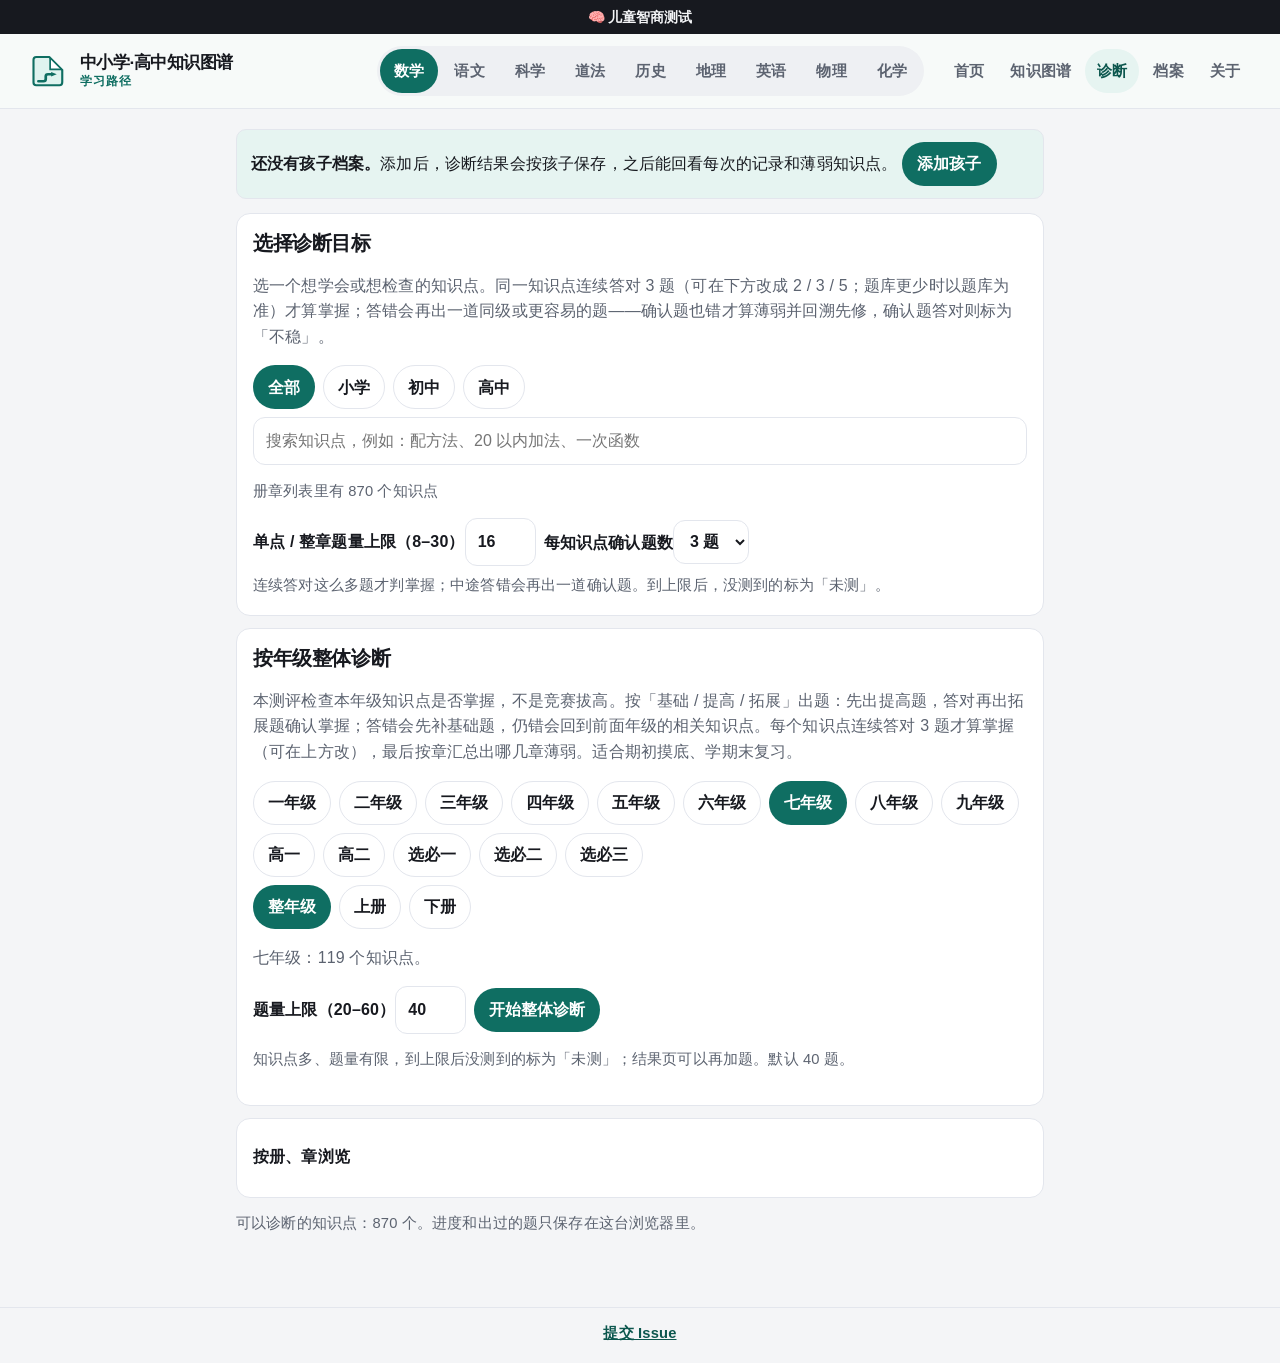
==== diagnose/index.html @ 95f7bedf "feat: 中小学知识图谱静态站" ====
<!DOCTYPE html>
<html lang="zh-CN">
<head>
<meta charset="utf-8">
<meta name="viewport" content="width=device-width, initial-scale=1">
<title>诊断 · 中小学·高中知识图谱</title>
<link rel="icon" href="data:image/svg+xml,%3Csvg%20xmlns%3D%22http%3A%2F%2Fwww.w3.org%2F2000%2Fsvg%22%20viewBox%3D%220%200%2032%2032%22%3E%3Cpath%20fill%3D%22%23dff3ef%22%20stroke%3D%22%230f6e62%22%20stroke-width%3D%221.7%22%20stroke-linejoin%3D%22round%22%20d%3D%22M6.6%204.8H17L27.4%2015.2V25Q27.4%2027.4%2025.2%2027.4H6.6Q4.4%2027.4%204.4%2025.2V7Q4.4%204.8%206.6%204.8Z%22%2F%3E%3Cpath%20fill%3D%22%23ffffff%22%20d%3D%22M17.7%206.3%2026.1%2014.7H17.7Z%22%2F%3E%3Cpath%20fill%3D%22none%22%20stroke%3D%22%230f6e62%22%20stroke-width%3D%221.35%22%20stroke-linecap%3D%22round%22%20stroke-linejoin%3D%22round%22%20d%3D%22M17.7%206.3V14.7H26.1%22%2F%3E%3Cpath%20fill%3D%22none%22%20stroke%3D%22%230f6e62%22%20stroke-width%3D%222.15%22%20stroke-linecap%3D%22round%22%20stroke-linejoin%3D%22round%22%20d%3D%22M8.3%2024.2H12.4Q14.2%2024.2%2014.2%2022.4V20.2Q14.2%2018.6%2016%2018.6H18.8%22%2F%3E%3Cpath%20fill%3D%22%230f6e62%22%20d%3D%22M18.5%2016.85%2023%2018.6%2018.5%2020.35Z%22%2F%3E%3C%2Fsvg%3E">
<link rel="stylesheet" href="../assets/site.css">
<link rel="stylesheet" href="style.css">
<link rel="manifest" href="../manifest.webmanifest">
<link rel="apple-touch-icon" href="../assets/icons/apple-touch-icon.png">
<meta name="theme-color" content="#0f6e62">
<meta name="mobile-web-app-capable" content="yes">
<meta name="apple-mobile-web-app-capable" content="yes">
<meta name="apple-mobile-web-app-title" content="知识图谱">
<link rel="stylesheet" href="../assets/pwa.css">
<link rel="stylesheet" href="../katex/katex.min.css">
<script src="../katex/katex.min.js"></script>
<script src="../katex/contrib/auto-render.min.js"></script>
<script src="../katex/contrib/mhchem.min.js"></script>
</head>
<body>
<a class="top-banner" href="https://test.pansgo.com/?from=math-top" target="_blank" rel="noopener">🧠 儿童智商测试</a>
<header class="site-header no-print">
  <a class="brand" href="../">
    <svg class="logo" viewBox="0 0 32 32" aria-hidden="true"><path fill="var(--logo-sheet)" stroke="currentColor" stroke-width="1.7" stroke-linejoin="round" d="M6.6 4.8H17L27.4 15.2V25Q27.4 27.4 25.2 27.4H6.6Q4.4 27.4 4.4 25.2V7Q4.4 4.8 6.6 4.8Z"/><path fill="var(--logo-fold)" d="M17.7 6.3 26.1 14.7H17.7Z"/><path fill="none" stroke="currentColor" stroke-width="1.35" stroke-linecap="round" stroke-linejoin="round" d="M17.7 6.3V14.7H26.1"/><path fill="none" stroke="currentColor" stroke-width="2.15" stroke-linecap="round" stroke-linejoin="round" d="M8.3 24.2H12.4Q14.2 24.2 14.2 22.4V20.2Q14.2 18.6 16 18.6H18.8"/><path fill="currentColor" d="M18.5 16.85 23 18.6 18.5 20.35Z"/></svg>
    <span class="brand-copy">
      <span class="brand-name">中小学·高中知识图谱</span>
      <span class="brand-kicker">学习路径</span>
    </span>
  </a>
  <nav class="site-nav" aria-label="主导航">
    <div class="subject-switch" role="group" aria-label="学科">
      <a class="nav-link subject-link on" data-subject="math" href="./">数学</a>
      <a class="nav-link subject-link" data-subject="chinese" href="./?subject=chinese">语文</a>
      <a class="nav-link subject-link" data-subject="science" href="./?subject=science">科学</a>
      <a class="nav-link subject-link" data-subject="morality" href="./?subject=morality">道法</a>
      <a class="nav-link subject-link" data-subject="history" href="./?subject=history">历史</a>
      <a class="nav-link subject-link" data-subject="geography" href="./?subject=geography">地理</a>
      <a class="nav-link subject-link" data-subject="english" href="./?subject=english">英语</a>
      <a class="nav-link subject-link" data-subject="physics" href="./?subject=physics">物理</a>
      <a class="nav-link subject-link" data-subject="chemistry" href="./?subject=chemistry">化学</a>
    </div>
    <div class="page-links">
      <a class="nav-link" href="../">首页</a>
      <a class="nav-link back" href="../explore/">知识图谱</a>
      <a class="nav-link active" href="./" aria-current="page">诊断</a>
      <a class="nav-link" href="../children/">档案</a>
      <a class="nav-link" href="https://github.com/xiaoyang111222/cn-math-taxonomy" target="_blank" rel="noopener noreferrer">关于</a>
    </div>
  </nav>
</header>
<main id="root"><p class="loading">加载数据中……</p></main>
<footer class="site-footer">
  <p><a href="https://github.com/xiaoyang111222/cn-math-taxonomy/issues/new/choose">提交 Issue</a></p>
</footer>
<script src="../assets/vendor/cytoscape.min.js"></script>
<script src="../assets/vendor/dagre.min.js"></script>
<script src="../assets/vendor/cytoscape-dagre.js"></script>
<script src="engine.js"></script>
<script src="../assets/children.js"></script>
<script src="../assets/blindspots.js"></script>
<script src="../assets/vendor/qrcode.js"></script>
<script src="share.js"></script>
<script src="app.js"></script>
<script src="../assets/stats-config.js"></script>
<script src="../assets/stats.js"></script>
<script src="../assets/pwa.js"></script>
<style>
.katex { font-size: 1.08em; }
</style>
<script>
(function(){
  "use strict";
  var pending = false;
  var tries = 0;
  function ready(){
    if(typeof katex === "undefined" || typeof renderMathInElement !== "function") return false;
    try{ katex.renderToString("\\ce{H2O}", {throwOnError: true}); return true; }catch(e){ return false; }
  }
  function typeset(){
    pending = false;
    if(!ready()){
      if(tries++ < 200) schedule();
      return;
    }
    try{
      renderMathInElement(document.body, {
        delimiters: [
          {left: "\\(", right: "\\)", display: false},
          {left: "\\[", right: "\\]", display: true}
        ],
        throwOnError: false,
        ignoredTags: ["script","noscript","style","textarea","pre","code","option"],
        ignoredClasses: ["katex","f"]
      });
    }catch(e){}
    cleanTitles();
  }
  function plainTitle(s){
    return s
      .replace(/\\ce\{([^{}]*)\}/g, "$1")
      .replace(/\\mathrm\{([^{}]*)\}/g, "$1")
      .replace(/\\text\{([^{}]*)\}/g, "$1")
      .replace(/\\Delta/g, "\u0394")
      .replace(/\\cdot/g, "\u00b7")
      .replace(/\\times/g, "\u00d7")
      .replace(/\\ /g, " ")
      .replace(/\\\(|\\\)|\\\[|\\\]/g, "")
      .replace(/[{}^_]/g, "");
  }
  function cleanTitles(){
    var nodes = document.querySelectorAll("[title]");
    for(var i = 0; i < nodes.length; i++){
      var t = nodes[i].getAttribute("title");
      if(t && /\\\(|\\ce\{/.test(t)) nodes[i].setAttribute("title", plainTitle(t));
    }
  }
  function schedule(){
    if(pending) return;
    pending = true;
    (window.requestAnimationFrame || function(f){setTimeout(f, 16);})(typeset);
  }
  document.addEventListener("DOMContentLoaded", schedule);
  schedule();
  new MutationObserver(schedule).observe(document.body, {childList:true, subtree:true, characterData:true});
})();
</script>
</body>
</html>
---- assets/site.css ----
/* 中小学·高中知识图谱：全站配色、字号、导航。浏览页与诊断页共用。 */

:root {
  color-scheme: light;
  --bg: #f4f5f7;
  --bg-elev: #ffffff;
  --bg-muted: #eef0f3;
  --text: #17191f;
  --muted: #5c6370;
  --line: #e3e6ed;
  --brand: #0f6e62;
  --brand-strong: #0c574e;
  --brand-soft: #e6f4f1;
  --on-brand: #ffffff;
  --junior: #1d4ed8;
  --junior-soft: #e8efff;
  --focus: #0f6e62;
  --shadow: 0 1px 2px rgba(23, 25, 31, 0.04), 0 10px 28px rgba(23, 25, 31, 0.05);
  --radius: 14px;
  --radius-sm: 10px;
  --header-bg: #f7faf9;
  --logo-sheet: #dff3ef;
  --logo-fold: #ffffff;
  --font: "PingFang SC", "Hiragino Sans GB", "Microsoft YaHei", "Noto Sans CJK SC", "Noto Sans SC", "Source Han Sans SC", sans-serif;
  --fs: 16px;
  --ok: #157a3a;
  --ok-bg: #dcfce7;
  --on-ok: #ffffff;
  --bad: #b91c1c;
  --bad-bg: #fee2e2;
  --on-bad: #ffffff;
  --warn: #9a3412;
  --warn-bg: #ffedd5;
  --unk: #475569;
  --unk-bg: #e8eef6;
  --accent: #0f766e;
  --panel: #ffffff;
  --node-primary: #0f766e;
  --node-primary-bg: #d5f3ee;
  --node-junior: #1d4ed8;
  --node-junior-bg: #dbe7ff;
  --node-senior: #a21caf;
  --node-senior-bg: #fae8ff;
  --node-current-bg: #fff4e5;
  --node-current-border: #ea580c;
  --node-text: #162033;
  --edge: #526274;
  --edge-soft: #8aa0b4;
  --hard-bg: #ffedd5;
  --hard-fg: #9a3412;
  --soft-bg: #e7eef6;
  --soft-fg: #475569;
  --diagram-ok-bg: #dcfce7;
  --diagram-ok: #157a3a;
  --diagram-bad-bg: #fee2e2;
  --diagram-bad: #b91c1c;
  --diagram-unk-bg: #f1f5f9;
  --diagram-unk: #64748b;
  --diagram-shaky-bg: #fef3c7;
  --diagram-shaky: #b45309;
  --diagram-text: #162033;
  --diagram-edge: #64748b;
}

body.subject-physics {
  --brand: #b45309;
  --brand-strong: #92400e;
  --brand-soft: #fff7ed;
  --on-brand: #ffffff;
  --focus: #b45309;
  --accent: #b45309;
  --logo-sheet: #fde9d4;
  --logo-fold: #ffffff;
}

body.subject-english {
  --brand: #4338ca;
  --brand-strong: #3730a3;
  --brand-soft: #eef2ff;
  --on-brand: #ffffff;
  --focus: #4338ca;
  --accent: #4338ca;
  --logo-sheet: #e6e8fb;
  --logo-fold: #ffffff;
}

body.subject-science {
  --brand: #047857;
  --brand-strong: #065f46;
  --brand-soft: #ecfdf5;
  --on-brand: #ffffff;
  --focus: #047857;
  --accent: #047857;
  --logo-sheet: #d1fae5;
  --logo-fold: #ffffff;
}

body.subject-chinese {
  --brand: #9f1239;
  --brand-strong: #881337;
  --brand-soft: #fff1f2;
  --on-brand: #ffffff;
  --focus: #9f1239;
  --accent: #9f1239;
  --logo-sheet: #ffe4e6;
  --logo-fold: #ffffff;
}

body.subject-morality {
  --brand: #c2410c;
  --brand-strong: #9a3412;
  --brand-soft: #fff7ed;
  --on-brand: #ffffff;
  --focus: #c2410c;
  --accent: #c2410c;
  --logo-sheet: #ffedd5;
  --logo-fold: #ffffff;
}

body.subject-history {
  --brand: #6b5344;
  --brand-strong: #4a382c;
  --brand-soft: #f6f1ea;
  --on-brand: #ffffff;
  --focus: #6b5344;
  --accent: #6b5344;
  --logo-sheet: #efe4d6;
  --logo-fold: #ffffff;
}

body.subject-geography {
  --brand: #0e7490;
  --brand-strong: #155e75;
  --brand-soft: #ecfeff;
  --on-brand: #ffffff;
  --focus: #0e7490;
  --accent: #0e7490;
  --logo-sheet: #cffafe;
  --logo-fold: #ffffff;
}

body.subject-chemistry {
  --brand: #7e22ce;
  --brand-strong: #6b21a8;
  --brand-soft: #faf5ff;
  --on-brand: #ffffff;
  --focus: #7e22ce;
  --accent: #7e22ce;
  --logo-sheet: #f3e8ff;
  --logo-fold: #ffffff;
}

@media (prefers-color-scheme: dark) {
  :root {
    color-scheme: dark;
    --bg: #10141c;
    --bg-elev: #181e29;
    --bg-muted: #232b39;
    --text: #e8edf5;
    --muted: #a7b2c2;
    --line: #313b4d;
    --brand: #2dd4bf;
    --brand-strong: #5eead4;
    --brand-soft: #134e4a;
    --on-brand: #042f2e;
    --junior: #93c5fd;
    --junior-soft: #1e3a8a;
    --focus: #5eead4;
    --shadow: 0 1px 2px rgba(0, 0, 0, 0.35), 0 12px 28px rgba(0, 0, 0, 0.28);
    --ok: #4ade80;
    --ok-bg: #14532d;
    --on-ok: #052e16;
    --bad: #fca5a5;
    --bad-bg: #7f1d1d;
    --on-bad: #450a0a;
    --warn: #fdba74;
    --warn-bg: #7c2d12;
    --unk: #cbd5e1;
    --unk-bg: #223044;
    --accent: #2dd4bf;
    --header-bg: #171e2a;
    --logo-sheet: #123f3c;
    --logo-fold: #1c5c56;
    --panel: #172232;
    --node-primary: #5eead4;
    --node-primary-bg: #115e59;
    --node-junior: #93c5fd;
    --node-junior-bg: #1e3a8a;
    --node-senior: #f0abfc;
    --node-senior-bg: #4a044e;
    --node-current-bg: #7c2d12;
    --node-current-border: #fdba74;
    --node-text: #f8fafc;
    --edge: #94a3b8;
    --edge-soft: #64748b;
    --hard-bg: #7c2d12;
    --hard-fg: #ffedd5;
    --soft-bg: #232b39;
    --soft-fg: #cbd5e1;
    --diagram-ok-bg: #14532d;
    --diagram-ok: #4ade80;
    --diagram-bad-bg: #7f1d1d;
    --diagram-bad: #fca5a5;
    --diagram-unk-bg: #1e293b;
    --diagram-unk: #cbd5e1;
    --diagram-shaky-bg: #78350f;
    --diagram-shaky: #fcd34d;
    --diagram-text: #f8fafc;
    --diagram-edge: #94a3b8;
  }
  body.subject-physics {
    --brand: #fdba74;
    --brand-strong: #fed7aa;
    --brand-soft: #7c2d12;
    --on-brand: #431407;
    --focus: #fed7aa;
    --accent: #fdba74;
    --logo-sheet: #6b2f12;
    --logo-fold: #8a4218;
  }
  body.subject-english {
    --brand: #a5b4fc;
    --brand-strong: #c7d2fe;
    --brand-soft: #312e81;
    --on-brand: #1e1b4b;
    --focus: #c7d2fe;
    --accent: #a5b4fc;
    --logo-sheet: #2a2870;
    --logo-fold: #3c3a96;
  }
  body.subject-science {
    --brand: #6ee7b7;
    --brand-strong: #a7f3d0;
    --brand-soft: #064e3b;
    --on-brand: #022c22;
    --focus: #a7f3d0;
    --accent: #6ee7b7;
    --logo-sheet: #065f46;
    --logo-fold: #047857;
  }
  body.subject-chinese {
    --brand: #fda4af;
    --brand-strong: #fecdd3;
    --brand-soft: #881337;
    --on-brand: #4c0519;
    --focus: #fecdd3;
    --accent: #fda4af;
    --logo-sheet: #6b1230;
    --logo-fold: #9f1239;
  }
  body.subject-morality {
    --brand: #fdba74;
    --brand-strong: #fed7aa;
    --brand-soft: #7c2d12;
    --on-brand: #431407;
    --focus: #fed7aa;
    --accent: #fdba74;
    --logo-sheet: #9a3412;
    --logo-fold: #c2410c;
  }
  body.subject-history {
    --brand: #d6c3ad;
    --brand-strong: #e7d7c6;
    --brand-soft: #3f3228;
    --on-brand: #2a211b;
    --focus: #e7d7c6;
    --accent: #d6c3ad;
    --logo-sheet: #4a382c;
    --logo-fold: #6b5344;
  }
  body.subject-geography {
    --brand: #67e8f9;
    --brand-strong: #a5f3fc;
    --brand-soft: #164e63;
    --on-brand: #083344;
    --focus: #a5f3fc;
    --accent: #67e8f9;
    --logo-sheet: #155e75;
    --logo-fold: #0e7490;
  }
  body.subject-chemistry {
    --brand: #d8b4fe;
    --brand-strong: #e9d5ff;
    --brand-soft: #3b0764;
    --on-brand: #2e1065;
    --focus: #e9d5ff;
    --accent: #d8b4fe;
    --logo-sheet: #581c87;
    --logo-fold: #7e22ce;
  }
}

@media print {
  :root {
    --bg: #fff;
    --bg-elev: #fff;
    --bg-muted: #f4f7fb;
    --text: #162033;
    --muted: #475569;
    --line: #d5dde6;
    --panel: #fff;
    --header-bg: #fff;
    --logo-sheet: #dff3ef;
    --logo-fold: #ffffff;
    --shadow: none;
  }
}

*, *::before, *::after { box-sizing: border-box; }
[hidden] { display: none !important; }
html { -webkit-text-size-adjust: 100%; }
body {
  margin: 0;
  font-family: var(--font);
  font-size: var(--fs);
  line-height: 1.6;
  color: var(--text);
  background: var(--bg);
  letter-spacing: 0.01em;
}
img { max-width: 100%; height: auto; }
.node-tip {
  position: absolute;
  z-index: 6;
  max-width: min(280px, calc(100% - 16px));
  padding: 6px 10px;
  border-radius: 10px;
  background: var(--text);
  color: var(--bg);
  font-size: 0.92rem;
  font-weight: 700;
  line-height: 1.45;
  pointer-events: none;
  box-shadow: var(--shadow);
  overflow-wrap: anywhere;
}
code { overflow-wrap: anywhere; }
:focus-visible { outline: 3px solid var(--focus); outline-offset: 2px; }
@media (prefers-reduced-motion: reduce) {
  *, *::before, *::after { transition: none !important; scroll-behavior: auto !important; }
}

.top-banner {
  display: flex;
  align-items: center;
  justify-content: center;
  flex: none;
  width: 100%;
  max-width: 100%;
  min-width: 0;
  min-height: 34px;
  padding: 5px 12px;
  background: #17191f;
  color: #f4f5f7;
  font-size: 14px;
  font-weight: 650;
  line-height: 1.3;
  text-align: center;
  text-decoration: none;
  white-space: nowrap;
  overflow: hidden;
  letter-spacing: 0;
}
.top-banner:hover { background: var(--brand-strong); color: var(--on-brand); }
@media (max-width: 420px) {
  .top-banner { font-size: 12.5px; padding: 5px 8px; }
}
@media print {
  .top-banner { display: none !important; }
}

.site-header {
  display: flex;
  flex-wrap: wrap;
  align-items: center;
  justify-content: space-between;
  gap: 8px 24px;
  padding: 12px 28px;
  background: var(--header-bg);
  border-bottom: 1px solid var(--line);
  max-width: 100%;
}
body:not(.page-explore) .site-header {
  position: sticky;
  top: 0;
  z-index: 30;
}
.brand {
  display: flex;
  align-items: center;
  gap: 12px;
  min-height: 48px;
  min-width: 0;
  color: inherit;
  text-decoration: none;
}
.logo {
  color: var(--brand);
  width: 40px;
  height: 40px;
  flex: none;
  display: block;
}
.brand-copy {
  display: flex;
  flex-direction: column;
  justify-content: center;
  min-width: 0;
  gap: 1px;
}
.brand-name {
  font-size: 1.08rem;
  font-weight: 750;
  line-height: 1.15;
  letter-spacing: -0.03em;
  color: var(--text);
  overflow-wrap: anywhere;
}
.brand-kicker {
  font-size: 0.75rem;
  font-weight: 650;
  line-height: 1.2;
  letter-spacing: 0.08em;
  color: var(--brand);
}
.site-nav {
  display: flex;
  flex-wrap: wrap;
  align-items: center;
  gap: 8px 18px;
  min-width: 0;
  max-width: 100%;
}
.subject-switch {
  display: inline-flex;
  align-items: center;
  gap: 2px;
  padding: 3px;
  border-radius: 999px;
  background: var(--bg-muted);
}
.page-links {
  display: flex;
  flex-wrap: wrap;
  align-items: center;
  gap: 2px;
  min-width: 0;
}
.nav-link {
  display: inline-flex;
  align-items: center;
  min-height: 44px;
  padding: 0 12px;
  border-radius: 999px;
  color: var(--muted);
  text-decoration: none;
  font-size: 0.94rem;
  font-weight: 650;
}
.nav-link:hover { background: var(--bg-muted); color: var(--text); }
.nav-link.active, .nav-link[aria-current="page"] {
  background: var(--brand-soft);
  color: var(--brand-strong);
  font-weight: 750;
}
.nav-link.active:hover, .nav-link[aria-current="page"]:hover {
  background: var(--brand-soft);
  color: var(--brand-strong);
}
.nav-link.subject-link {
  color: var(--muted);
  border: 0;
  background: transparent;
  padding: 0 14px;
}
.nav-link.subject-link:hover { background: transparent; color: var(--text); }
.nav-link.subject-link.on {
  background: var(--brand);
  color: var(--on-brand);
  font-weight: 750;
}
.nav-link.subject-link.on:hover { background: var(--brand); color: var(--on-brand); }
.nav-link.resource-search-btn {
  gap: 6px;
  border: 1px solid var(--brand);
  background: transparent;
  color: var(--brand-strong);
  margin-left: 6px;
  text-decoration: none;
}
.nav-link.resource-search-btn:hover { background: var(--brand-soft); color: var(--brand-strong); }
.resource-search-ico { width: 14px; height: 14px; flex: none; }
.resource-search-btn:focus-visible { outline: 2px solid var(--focus); outline-offset: 2px; }
@media (max-width: 720px) {
  .nav-link.resource-search-btn { margin-left: 0; padding: 0 9px; min-height: 36px; }
  .resource-search-ico { display: none; }
  .site-header { padding: 10px 14px 8px; gap: 4px 12px; }
  .brand { gap: 10px; min-height: 44px; }
  .logo { width: 34px; height: 34px; }
  .brand-name { font-size: 1.02rem; }
  .brand-kicker { font-size: 0.72rem; letter-spacing: 0.06em; }
  .site-nav { flex: 1 1 100%; justify-content: space-between; gap: 4px 8px; }
  .nav-link { padding: 0 8px; font-size: 0.9rem; }
  .nav-link.subject-link { padding: 0 12px; }
}

.site-footer {
  padding: 14px 16px 18px;
  text-align: center;
  color: var(--muted);
  font-size: 0.92rem;
  border-top: 1px solid var(--line);
  max-width: 100%;
}
.site-footer p { margin: 0; overflow-wrap: anywhere; }
.site-footer a { color: var(--brand-strong); font-weight: 700; }

button, .btn {
  font: inherit;
  font-weight: 650;
  min-height: 44px;
  padding: 8px 14px;
  border-radius: 999px;
  border: 1px solid var(--line);
  background: var(--bg-elev);
  color: var(--text);
  cursor: pointer;
}
button:hover, .btn:hover { background: var(--bg-muted); }
button.primary, .btn-primary {
  background: var(--brand);
  border-color: transparent;
  color: var(--on-brand);
}
button.primary:hover, .btn-primary:hover { filter: brightness(1.06); background: var(--brand); }

/* 题目图示：只用 currentColor，浅色和深色都看得见。宽度跟着容器走，不写死像素。 */
.q-figure { color: inherit; max-width: 100%; min-width: 0; margin: 8px 0 2px; }
.q-figure svg { width: 100%; max-width: 440px; height: auto; display: block; overflow: visible; }
.choices.fig-icons, .sample-choices.fig-icons {
  display: grid;
  grid-template-columns: repeat(auto-fit, minmax(min(140px, 100%), 1fr));
}
.choices.fig-icons .q-figure svg, .sample-choices.fig-icons .q-figure svg { max-width: 100%; }
button.choice.fig-choice {
  display: flex;
  flex-direction: column;
  align-items: stretch;
  gap: 6px;
  min-width: 0;
}
.sample-choices { display: flex; flex-direction: column; gap: 8px; margin-top: 8px; }
.sample-choice {
  border: 1px solid var(--line);
  border-radius: var(--radius-sm);
  background: var(--bg-elev);
  color: var(--text);
  padding: 8px 10px;
  min-width: 0;
}
.btn {
  display: inline-flex;
  align-items: center;
  justify-content: center;
  gap: 8px;
  text-decoration: none;
  text-align: center;
}
.btn-lg { min-height: 48px; padding: 10px 18px; font-size: 1rem; }
.btn-block { width: 100%; }

input[type="search"], input[type="text"], input[type="number"], select, textarea {
  font: inherit;
  color: var(--text);
  background: var(--bg-elev);
  border: 1px solid var(--line);
  border-radius: 12px;
  padding: 10px 12px;
  min-height: 44px;
  max-width: 100%;
}
textarea { min-height: 96px; }
.search-lg { width: 100%; font-size: 1.08rem; min-height: 52px; }

.stage-tabs { display: flex; flex-wrap: wrap; gap: 8px; }
.stage-tab { border-radius: 999px; }
.stage-tab.on, .stage-tab[aria-selected="true"] {
  background: var(--brand);
  color: var(--on-brand);
  border-color: transparent;
}

.badge {
  display: inline-flex;
  align-items: center;
  min-height: 24px;
  padding: 0 8px;
  border-radius: 999px;
  font-size: 0.78rem;
  font-weight: 800;
  white-space: nowrap;
}
.badge.hard { background: var(--hard-bg); color: var(--hard-fg); }
.badge.soft { background: var(--soft-bg); color: var(--soft-fg); }

/* 首页 */
.home { width: min(1040px, 100%); margin: 0 auto; padding: 20px 16px 48px; }
.hero {
  background: var(--bg-elev);
  border: 1px solid var(--line);
  border-radius: 20px;
  padding: 28px 24px 22px;
  box-shadow: var(--shadow);
}
.eyebrow {
  margin: 0 0 10px;
  color: var(--brand-strong);
  font-weight: 700;
  font-size: 0.92rem;
  letter-spacing: 0.04em;
}
.hero h1 {
  margin: 0 0 10px;
  font-size: clamp(1.85rem, 4.4vw, 2.7rem);
  line-height: 1.18;
  letter-spacing: -0.03em;
  font-weight: 750;
}
.lede { margin: 0 0 18px; font-size: 1.05rem; max-width: 38em; color: var(--muted); }
.hero-actions { display: flex; flex-wrap: wrap; gap: 10px; }
.hero-actions .btn { flex: 1 1 180px; }
.quiet-link { margin: 14px 0 0; }
.quiet-link a { color: var(--brand-strong); font-weight: 650; text-underline-offset: 3px; }

.section-title { margin: 32px 0 12px; font-size: 1.15rem; letter-spacing: -0.02em; }
.steps {
  list-style: none;
  margin: 0;
  padding: 0;
  display: grid;
  grid-template-columns: repeat(3, minmax(0, 1fr));
  gap: 12px;
}
.steps li {
  background: var(--bg-elev);
  border: 1px solid var(--line);
  border-radius: var(--radius);
  padding: 16px 16px 18px;
  min-width: 0;
}
.step-no {
  display: inline-flex;
  width: 28px;
  height: 28px;
  border-radius: 50%;
  align-items: center;
  justify-content: center;
  background: var(--brand-soft);
  color: var(--brand-strong);
  font-weight: 750;
  font-size: 0.92rem;
}
.steps h3 { margin: 10px 0 4px; font-size: 1.05rem; letter-spacing: -0.02em; }
.steps p { margin: 0; color: var(--muted); font-size: 0.95rem; }

.stat-grid, .grade-grid {
  display: grid;
  gap: 12px;
}
.stat-grid { grid-template-columns: repeat(4, minmax(0, 1fr)); }
.grade-grid { grid-template-columns: repeat(4, minmax(0, 1fr)); }
.stat-card, a.grade-card, a.iq-card {
  background: var(--bg-elev);
  border: 1px solid var(--line);
  border-radius: var(--radius);
  min-width: 0;
}
.stat-card { padding: 14px 16px; }
.stat-num { font-size: 1.7rem; font-weight: 750; line-height: 1.1; letter-spacing: -0.03em; color: var(--text); }
.stat-label { color: var(--muted); font-weight: 650; font-size: 0.92rem; }
.stat-note { color: var(--muted); margin: 8px 0 0; font-size: 0.92rem; }
a.grade-card, a.iq-card {
  display: flex;
  flex-direction: column;
  gap: 2px;
  padding: 12px 14px;
  min-height: 96px;
  text-decoration: none;
  color: inherit;
  border-top: 3px solid var(--node-primary);
}
a.grade-card.is-junior { border-top-color: var(--node-junior); }
a.grade-card.is-senior { border-top-color: var(--node-senior); }
a.grade-card:hover, a.iq-card:hover { border-color: var(--brand); }
a.grade-card strong, a.iq-card strong { font-size: 1.08rem; letter-spacing: -0.02em; }
a.iq-card { margin-top: 22px; gap: 4px; max-width: 100%; border-top-color: var(--brand); }
a.iq-card .iq-sub { font-weight: 650; overflow-wrap: anywhere; }
a.iq-card .iq-note { color: var(--muted); font-size: 0.82rem; font-weight: 650; overflow-wrap: anywhere; }
.grade-stage { color: var(--muted); font-size: 0.82rem; font-weight: 650; }
.grade-count { font-weight: 650; }
.load-error {
  background: var(--bad-bg);
  color: var(--text);
  border-radius: var(--radius-sm);
  padding: 12px 14px;
  margin-top: 12px;
}
@media (max-width: 900px) {
  .grade-grid { grid-template-columns: 1fr 1fr; }
}
@media (max-width: 800px) {
  .steps { grid-template-columns: 1fr; }
  .stat-grid { grid-template-columns: 1fr 1fr; }
  .hero { padding: 22px 16px 18px; }
}


/* 首页本机盲区汇总 */
.blind-home { margin: 28px 0 8px; }
.blind-home-list { list-style: none; margin: 0; padding: 0; display: grid; gap: 8px; }
.blind-home-item {
  display: flex; flex-wrap: wrap; align-items: baseline; justify-content: space-between; gap: 6px 12px;
  padding: 12px 14px; border: 1px solid var(--line); border-radius: 12px; background: var(--card, #fff);
}
.blind-home-name { font-weight: 800; color: var(--brand-strong); text-decoration: none; overflow-wrap: anywhere; }
.blind-home-name:hover { text-decoration: underline; }
.blind-home-meta { color: var(--muted); font-size: 0.9rem; }
.blind-home-actions { display: flex; flex-wrap: wrap; gap: 8px; margin-top: 12px; }
---- diagnose/style.css ----
/* 诊断页布局。配色、字号和导航来自 assets/site.css。 */

main#root { width: min(840px, 100%); margin: 0 auto; padding: 20px 16px 56px; }
.card {
  background: var(--bg-elev);
  border: 1px solid var(--line);
  border-radius: var(--radius);
  padding: 16px 16px 18px;
  margin-bottom: 12px;
  min-width: 0;
  max-width: 100%;
}
.card h1, .card h2 { font-size: 1.28rem; margin: 0 0 8px; line-height: 1.3; letter-spacing: -0.02em; }
.card h3 { font-size: 1.05rem; margin: 12px 0 4px; }
.muted { color: var(--muted); }
.small { font-size: 0.92rem; }
.err { color: var(--bad); }
.row { display: flex; gap: 8px; flex-wrap: wrap; align-items: center; }
.grow { flex: 1; min-width: 0; }
button.good { background: var(--ok); border-color: transparent; color: var(--on-ok); }
button.bad { background: var(--bad); border-color: transparent; color: var(--on-bad); }
button.good:hover { background: var(--ok); filter: brightness(1.06); }
button.bad:hover { background: var(--bad); filter: brightness(1.06); }
button:disabled { opacity: .55; cursor: not-allowed; }
label { font-weight: 700; }

.banner { background: var(--brand-soft); border: 1px solid var(--line); border-radius: var(--radius-sm); padding: 12px 14px; margin-bottom: 14px; }
.banner.demo { background: var(--warn-bg); }
.chapter-browser > summary { cursor: pointer; font-weight: 800; min-height: 44px; display: flex; align-items: center; }
.vol { border: 1px solid var(--line); border-radius: 12px; margin: 8px 0; background: var(--bg-elev); }
.vol > summary { padding: 10px 12px; font-weight: 800; cursor: pointer; background: var(--bg-muted); border-radius: 12px; }
.chap { margin: 0 8px 8px; }
.chap-head { display: flex; flex-wrap: wrap; align-items: center; gap: 8px; padding: 8px 4px; font-weight: 800; border-bottom: 1px solid var(--line); }
.chap-head .t { flex: 1 1 160px; min-width: 0; overflow-wrap: anywhere; }
.topic-row { display: flex; flex-wrap: wrap; align-items: center; gap: 8px; padding: 6px 4px; border-bottom: 1px solid var(--line); }
.topic-row .nm { flex: 1 1 140px; min-width: 0; overflow-wrap: anywhere; font-weight: 700; }
.topic-row .sec { color: var(--muted); font-size: 0.88rem; }
#search { margin-top: 8px; }

.progress { height: 8px; background: var(--bg-muted); border-radius: 999px; overflow: hidden; margin: 10px 0; }
.progress > i { display: block; height: 100%; background: var(--brand); border-radius: inherit; }
.q-title { font-size: 1.35rem; margin: 8px 0; letter-spacing: -0.02em; overflow-wrap: anywhere; }
.q-text { font-size: 1.12rem; line-height: 1.65; padding: 14px 14px; background: var(--bg-muted); border-radius: 12px; margin: 12px 0; white-space: pre-wrap; overflow-wrap: anywhere; }
.reason { color: var(--muted); }
.ans-input { width: 100%; font-size: 1.1rem; }
.notice { color: var(--warn); background: var(--warn-bg); padding: 8px 12px; border-radius: 10px; margin-top: 12px; }
.verdict { padding: 10px 12px; border-radius: 10px; margin: 10px 0; font-weight: 800; }
.verdict.ok { background: var(--ok-bg); color: var(--ok); }
.verdict.no { background: var(--bad-bg); color: var(--bad); }
.refans { background: var(--ok-bg); border: 1px dashed var(--ok); padding: 10px 12px; border-radius: 10px; margin: 10px 0; white-space: pre-wrap; overflow-wrap: anywhere; }
.explain { background: var(--junior-soft); border-left: 4px solid var(--junior); padding: 10px 12px; border-radius: 8px; margin: 10px 0; white-space: pre-wrap; overflow-wrap: anywhere; }
.choices { display: flex; flex-direction: column; gap: 8px; margin: 8px 0; }
button.choice { text-align: left; width: 100%; min-height: 48px; padding: 12px 14px; font-size: 1.02rem; font-weight: 600; white-space: pre-wrap; border-radius: 12px; }
button.choice.picked { border-color: var(--brand); background: var(--brand-soft); box-shadow: inset 0 0 0 2px var(--brand); }

.tag { display: inline-block; font-size: 0.78rem; font-weight: 800; padding: 2px 8px; border-radius: 999px; margin-right: 4px; background: var(--bg-muted); color: var(--text); vertical-align: 1px; }
.tag.weak { background: var(--bad-bg); color: var(--bad); }
.tag.mastered { background: var(--ok-bg); color: var(--ok); }
.tag.unknown { background: var(--unk-bg); color: var(--unk); }
.tag.shaky { background: var(--diagram-shaky-bg); color: var(--diagram-shaky); }
.tag.root { background: var(--bad); color: var(--on-bad); }
.tag.target { background: var(--junior); color: var(--on-brand); }
.tag.ext { background: var(--junior-soft); color: var(--text); }
.tag.diff-basic { background: var(--ok-bg); color: var(--ok); }
.tag.diff-standard { background: var(--junior-soft); color: var(--text); }
.tag.diff-challenge, .tag.diff-advanced { background: #fae8ff; color: #86198f; }
@media (prefers-color-scheme: dark) {
  .tag.diff-challenge, .tag.diff-advanced { background: #581c87; color: #f5d0fe; }
}

.stats { display: flex; gap: 10px; flex-wrap: wrap; margin: 10px 0; }
.stat { flex: 1 1 88px; min-width: 0; padding: 10px 8px; border-radius: 12px; text-align: center; background: var(--bg-muted); }
.stat b { display: block; font-size: 1.55rem; line-height: 1.1; letter-spacing: -0.03em; }
.stat.ok { background: var(--ok-bg); color: var(--ok); }
.stat.bad { background: var(--bad-bg); color: var(--bad); }
.stat.shaky { background: var(--diagram-shaky-bg); color: var(--diagram-shaky); }
.stat.unk { background: var(--unk-bg); color: var(--unk); }
.stat.ask { background: var(--junior-soft); color: var(--text); }
details.topic { border-bottom: 1px solid var(--line); padding: 4px 0; }
details.topic > summary { cursor: pointer; padding: 8px 0; min-height: 44px; overflow-wrap: anywhere; }
details.topic > .body { padding: 4px 0 10px 8px; }
.body ul { margin: 4px 0; padding-left: 1.2em; }
.std { margin: 8px 0; padding: 8px 10px; background: var(--bg-muted); border-left: 3px solid var(--brand); border-radius: 8px; overflow-wrap: anywhere; }
.std code { color: var(--text); }
.std .conf { color: var(--muted); margin-left: 4px; }
ol.path { padding-left: 0; list-style: none; counter-reset: step; margin: 0; }
ol.path > li { counter-increment: step; position: relative; padding-left: 40px; min-width: 0; }
ol.path > li::before {
  content: counter(step);
  position: absolute;
  left: 0;
  top: 8px;
  width: 28px;
  height: 28px;
  border-radius: 14px;
  background: var(--brand);
  color: var(--on-brand);
  text-align: center;
  line-height: 28px;
  font-size: 0.85rem;
  font-weight: 800;
}
details.chap-sum > summary { display: flex; flex-wrap: wrap; align-items: center; gap: 4px 10px; }
.chap-name { flex: 1 1 200px; min-width: 0; font-weight: 800; }
.chap-counts { display: inline-flex; flex-wrap: wrap; gap: 4px 0; }
.chap-bar { flex: 1 1 100%; display: flex; height: 8px; border-radius: 999px; overflow: hidden; background: var(--bg-muted); }
.chap-bar i { display: block; height: 100%; }
.chap-bar .m { background: var(--ok); }
.chap-bar .s { background: var(--diagram-shaky); }
.chap-bar .w { background: var(--bad); }
.chap-bar .u { background: var(--unk); opacity: .45; }
.chap-names { margin: 6px 0; overflow-wrap: anywhere; }
#out-of-scope { margin-top: 4px; }
#log { overflow-x: auto; max-width: 100%; }
.iq-line { margin: 8px 0 0; overflow-wrap: anywhere; }
.iq-line a { color: var(--brand-strong); font-weight: 700; }
body.share-open { overflow: hidden; }
.share-modal {
  position: fixed;
  inset: 0;
  z-index: 80;
  background: rgba(15, 23, 42, 0.55);
  display: flex;
  align-items: flex-end;
  justify-content: center;
  padding: 0;
}
.share-panel {
  width: min(440px, 100%);
  max-height: 100%;
  background: var(--bg-elev);
  color: var(--text);
  border-radius: 16px 16px 0 0;
  box-shadow: var(--shadow);
  display: flex;
  flex-direction: column;
  overflow: hidden;
}
.share-bar { display: flex; align-items: center; justify-content: space-between; gap: 8px; padding: 12px 12px 0; }
.share-bar h2 { margin: 0; font-size: 1.15rem; }
.share-hint { margin: 8px 12px 0; text-align: center; font-weight: 800; color: var(--brand-strong); }
.share-scroll { overflow: auto; padding: 10px 12px 12px; min-height: 0; flex: 1 1 auto; }
.share-scroll img {
  width: 100%;
  height: auto;
  display: block;
  border-radius: 12px;
  background: #f3f7fb;
  -webkit-touch-callout: default;
}
.share-actions { padding: 0 12px 12px; }
.share-actions .btn { width: 100%; }
@media (min-width: 701px) {
  .share-modal { align-items: center; padding: 24px; }
  .share-panel { border-radius: 16px; max-height: calc(100% - 48px); }
  #share-hint { display: none !important; }
}
@media (max-width: 700px) {
  .share-actions { display: none; }
}
table.log { border-collapse: collapse; width: 100%; min-width: 520px; font-size: 0.95rem; }
table.log th, table.log td { border-bottom: 1px solid var(--line); padding: 8px; text-align: left; vertical-align: top; }
table.log select { min-height: 44px; }
.path-tools { display: flex; flex-wrap: wrap; gap: 8px; margin: 0 0 8px; }
.path-tools button.on { background: var(--brand); color: var(--on-brand); border-color: transparent; }
.graph-fold {
  display: flex;
  flex-wrap: wrap;
  gap: 8px;
  align-items: center;
  margin: 0 0 8px;
  padding: 8px 12px;
  background: var(--warn-bg);
  color: var(--text);
  border-radius: 12px;
  font-size: 0.92rem;
  font-weight: 700;
}
.graph-fold button { white-space: normal; max-width: 100%; }
.path-graph { position: relative; max-width: 100%; }
#path-cy {
  height: 440px;
  width: 100%;
  border: 1px solid var(--line);
  border-radius: 12px;
  background: var(--bg-muted);
}
.legend { display: flex; gap: 8px 14px; flex-wrap: wrap; font-size: 0.92rem; margin: 8px 0; padding: 0; list-style: none; align-items: center; font-weight: 700; color: var(--muted); }
.legend li { display: inline-flex; align-items: center; gap: 6px; }
.swatch { width: 14px; height: 14px; border-radius: 4px; border: 2px solid transparent; display: inline-block; }
.sw-p { background: var(--node-primary-bg); border-color: var(--node-primary); }
.sw-j { background: var(--node-junior-bg); border-color: var(--node-junior); }
.sw-h { background: var(--node-senior-bg); border-color: var(--node-senior); }
.sw-root { background: var(--diagram-bad-bg); border-color: var(--diagram-bad); }
.sw-target { background: var(--node-current-bg); border-color: var(--node-current-border); }
.line-hard, .line-soft, .line-skip { width: 22px; height: 0; border-radius: 0; border: none; border-top: 2px solid var(--edge); background: none; }
.line-soft { border-top-style: dashed; border-top-color: var(--edge-soft); }
.line-skip { border-top-style: dotted; border-top-color: var(--edge-soft); }

@media (max-width: 640px) {
  .card { padding: 14px 12px; }
  .q-title { font-size: 1.28rem; }
  #path-cy { height: 380px; }
}

@media print {
  body { background: #fff; }
  .no-print { display: none !important; }
  main#root { max-width: none; padding: 0; }
  .card { break-inside: avoid-page; box-shadow: none; }
  details.topic { break-inside: avoid; }
  #path-cy { height: 520px; border: none; background: #fff; }
  a { color: inherit; text-decoration: none; }
  select { border: none; appearance: none; -webkit-appearance: none; }
}


/* 盲区再测 */
.blind-list { list-style: none; margin: 8px 0 0; padding: 0; }
.blind-item { padding: 8px 0; border-bottom: 1px solid var(--line); overflow-wrap: anywhere; }
.blind-name { font-weight: 700; }
.blind-retest { font-weight: 700; white-space: nowrap; }
---- assets/pwa.css ----
/* 「添加到桌面」提示条和 iOS 图文引导。配色来自 site.css 的变量。 */

.pwa-bar {
  position: fixed;
  left: 12px;
  right: 12px;
  bottom: calc(12px + env(safe-area-inset-bottom, 0px));
  z-index: 60;
  display: flex;
  flex-wrap: wrap;
  align-items: center;
  gap: 10px 12px;
  max-width: 520px;
  margin: 0 auto;
  padding: 12px 14px;
  background: var(--bg-elev);
  color: var(--text);
  border: 1px solid var(--line);
  border-radius: var(--radius);
  box-shadow: 0 6px 28px rgba(0, 0, 0, 0.18);
}
.pwa-bar-icon { width: 44px; height: 44px; border-radius: 10px; flex: none; }
.pwa-bar-text { flex: 1 1 180px; min-width: 0; display: flex; flex-direction: column; line-height: 1.4; }
.pwa-bar-text b { font-size: 1.02rem; }
.pwa-bar-text span { color: var(--muted); font-size: 0.9rem; }
.pwa-bar-actions { flex: 1 1 100%; display: flex; gap: 8px; }
.pwa-bar-actions button { flex: 1 1 0; }

.pwa-footer-link {
  min-height: 0;
  padding: 0;
  border: 0;
  background: none;
  color: var(--brand-strong);
  font: inherit;
  font-weight: 700;
  text-decoration: underline;
  text-underline-offset: 3px;
  border-radius: 4px;
}
.pwa-footer-link:hover { background: none; }

.pwa-sheet-wrap {
  position: fixed;
  inset: 0;
  z-index: 80;
  display: flex;
  align-items: flex-end;
  justify-content: center;
  background: rgba(10, 14, 20, 0.55);
}
.pwa-sheet {
  width: min(520px, 100%);
  max-height: 92vh;
  overflow-y: auto;
  padding: 18px 16px calc(16px + env(safe-area-inset-bottom, 0px));
  background: var(--bg-elev);
  color: var(--text);
  border-radius: 18px 18px 0 0;
  box-shadow: 0 -8px 32px rgba(0, 0, 0, 0.25);
}
.pwa-sheet-title { margin: 0 0 6px; font-size: 1.25rem; letter-spacing: -0.02em; }
.pwa-sheet-lead { margin: 0 0 12px; color: var(--muted); font-size: 0.95rem; }
.pwa-steps { list-style: none; margin: 0; padding: 0; display: flex; flex-direction: column; gap: 14px; }
.pwa-step-head { display: flex; align-items: center; gap: 10px; }
.pwa-step-no {
  flex: none;
  width: 26px;
  height: 26px;
  border-radius: 50%;
  display: inline-flex;
  align-items: center;
  justify-content: center;
  background: var(--brand);
  color: var(--on-brand);
  font-weight: 800;
  font-size: 0.9rem;
}
.pwa-pic-wrap { margin: 8px 0 2px; }
.pwa-pic { display: block; width: 100%; height: auto; max-height: 120px; }
.pwa-step-note { margin: 2px 0 0 36px; color: var(--muted); font-size: 0.88rem; }
.pwa-sheet-actions { margin-top: 16px; display: flex; }
.pwa-sheet-actions button { flex: 1; min-height: 48px; }

.pic-bg { fill: var(--bg-muted); stroke: var(--line); stroke-width: 1; }
.pic-field { fill: var(--bg-elev); stroke: var(--line); stroke-width: 1; }
.pic-txt { fill: var(--text); font-family: var(--font); }
.pic-muted { fill: var(--muted); font-family: var(--font); }
.pic-strong { font-weight: 800; }
.pic-line { stroke: var(--text); }
.pic-hit { fill: var(--brand-soft); stroke: var(--brand); stroke-width: 2; }
.pic-icon { fill: var(--brand); }
.pic-icon-line { stroke: var(--logo-sheet); }

@media print { .pwa-bar, .pwa-sheet-wrap, .pwa-footer-link { display: none !important; } }
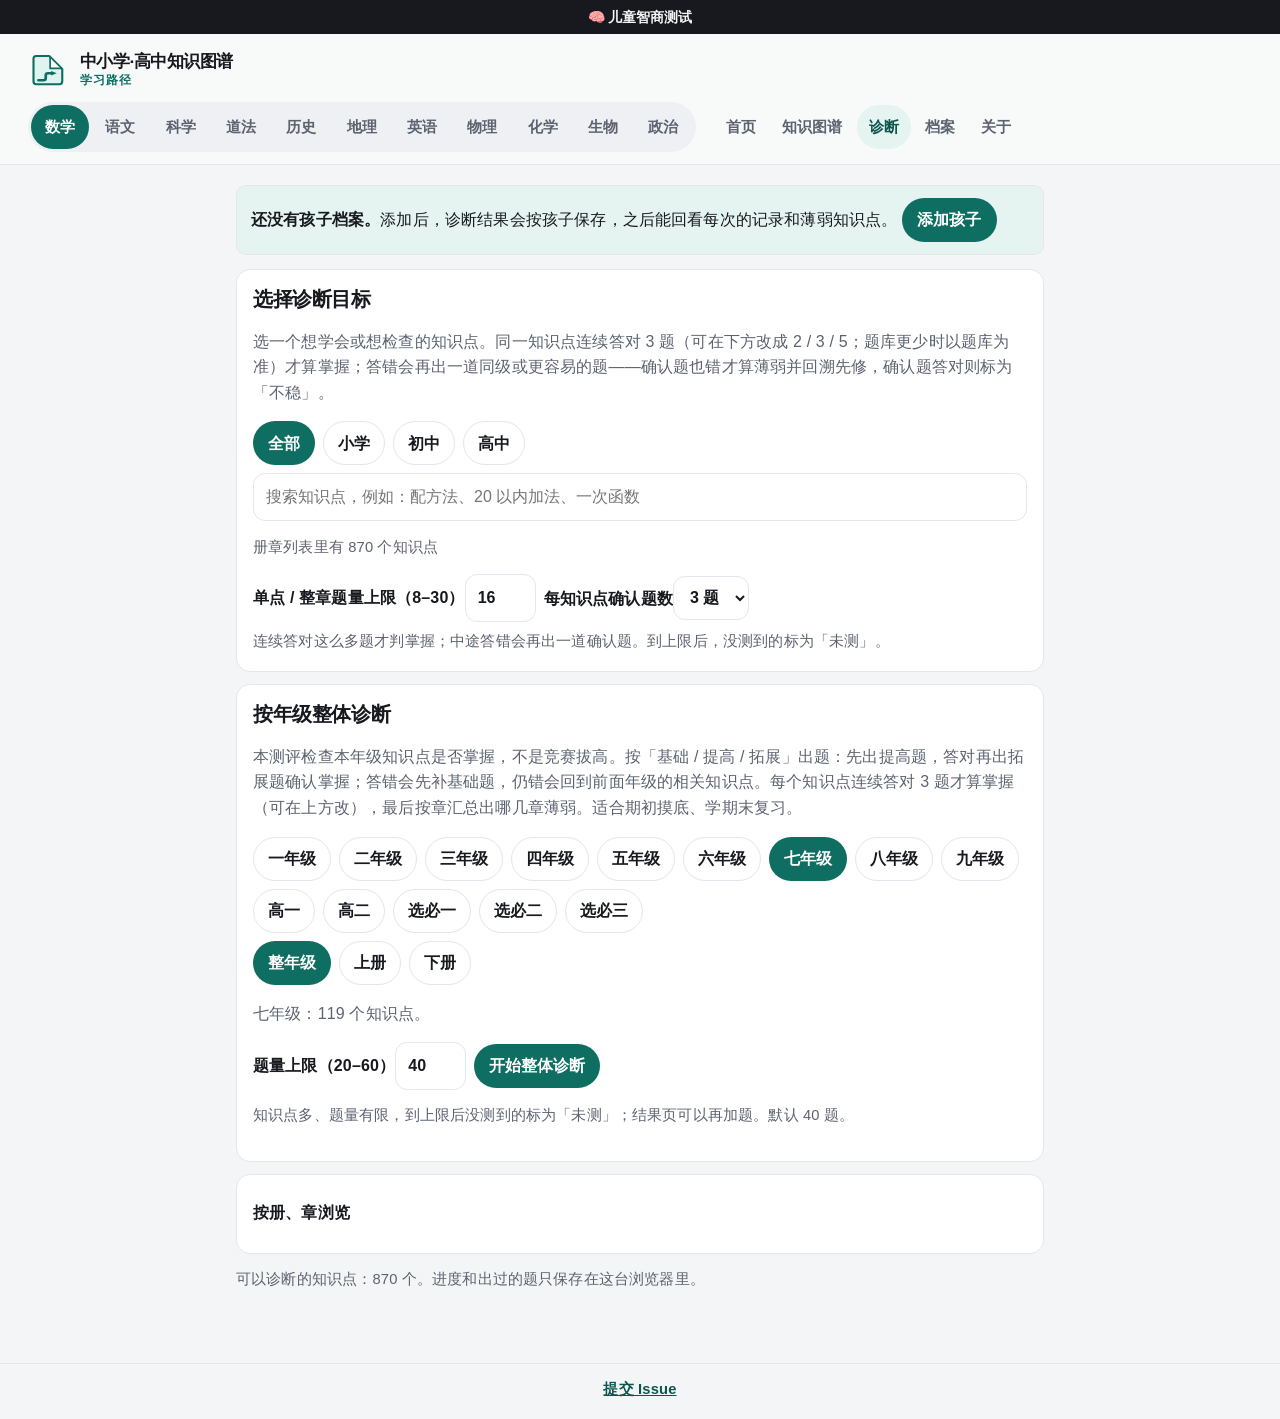
==== commit 171e64b0: "新增高中历史、思想政治、地理、生物四学科（367 知识点 / 1468 题）并接入前端" ====
--- a/diagnose/index.html
+++ b/diagnose/index.html
@@ -40,6 +40,8 @@
       <a class="nav-link subject-link" data-subject="english" href="./?subject=english">英语</a>
       <a class="nav-link subject-link" data-subject="physics" href="./?subject=physics">物理</a>
       <a class="nav-link subject-link" data-subject="chemistry" href="./?subject=chemistry">化学</a>
+      <a class="nav-link subject-link" data-subject="biology" href="./?subject=biology">生物</a>
+      <a class="nav-link subject-link" data-subject="politics" href="./?subject=politics">政治</a>
     </div>
     <div class="page-links">
       <a class="nav-link" href="../">首页</a>
